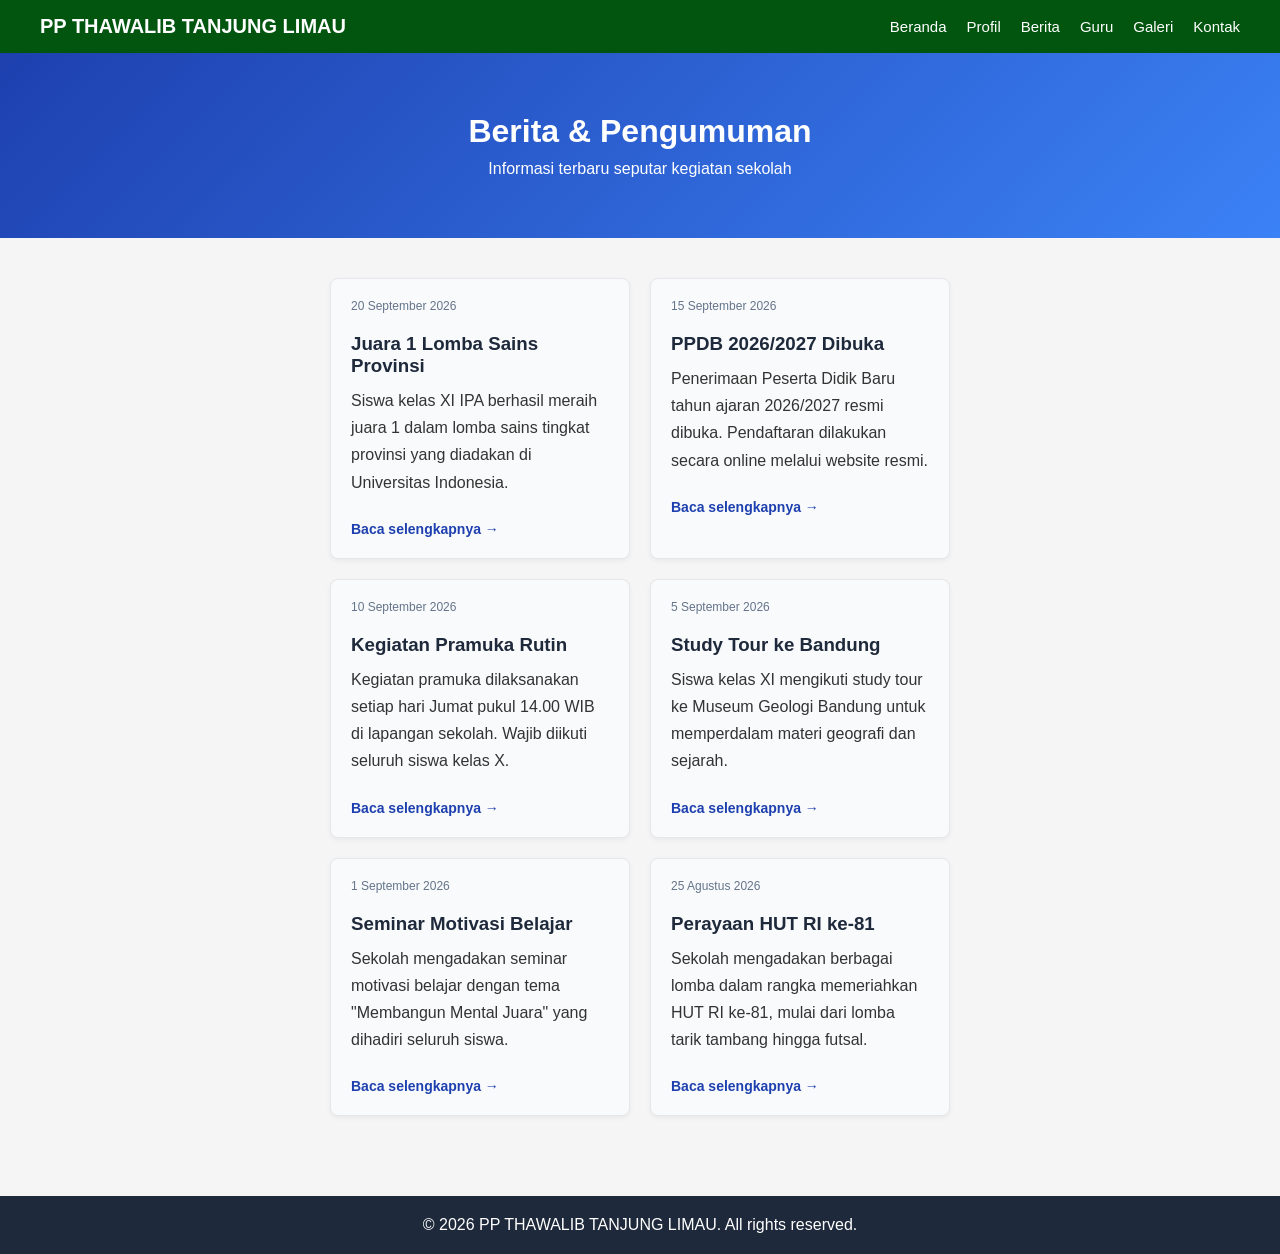
==== berita.html @ 2c7ddf0f "upload web sekolah lengkap" ====
<!DOCTYPE html>
<html lang="id">
<head>
    <meta charset="UTF-8">
    <meta name="viewport" content="width=device-width, initial-scale=1.0">
    <title>THAWALIB - Berita</title>
    <link rel="stylesheet" href="style.css">
</head>
<body>

    <nav class="navbar">
        <div class="logo">PP THAWALIB TANJUNG LIMAU</div>
        <ul class="menu">
            <li><a href="index.html">Beranda</a></li>
            <li><a href="profil.html">Profil</a></li>
            <li><a href="berita.html">Berita</a></li>
            <li><a href="guru.html">Guru</a></li>
            <li><a href="galeri.html">Galeri</a></li>
            <li><a href="kontak.html">Kontak</a></li>
        </ul>
    </nav>

    <section class="page-header">
        <h1>Berita & Pengumuman</h1>
        <p>Informasi terbaru seputar kegiatan sekolah</p>
    </section>

    <section class="content">
        <div class="card-container">
            <div class="card">
                <span class="tanggal">20 September 2026</span>
                <h3>Juara 1 Lomba Sains Provinsi</h3>
                <p>Siswa kelas XI IPA berhasil meraih juara 1 dalam lomba sains tingkat provinsi yang diadakan di Universitas Indonesia.</p>
                <a href="#" class="read-more">Baca selengkapnya →</a>
            </div>
            <div class="card">
                <span class="tanggal">15 September 2026</span>
                <h3>PPDB 2026/2027 Dibuka</h3>
                <p>Penerimaan Peserta Didik Baru tahun ajaran 2026/2027 resmi dibuka. Pendaftaran dilakukan secara online melalui website resmi.</p>
                <a href="#" class="read-more">Baca selengkapnya →</a>
            </div>
            <div class="card">
                <span class="tanggal">10 September 2026</span>
                <h3>Kegiatan Pramuka Rutin</h3>
                <p>Kegiatan pramuka dilaksanakan setiap hari Jumat pukul 14.00 WIB di lapangan sekolah. Wajib diikuti seluruh siswa kelas X.</p>
                <a href="#" class="read-more">Baca selengkapnya →</a>
            </div>
            <div class="card">
                <span class="tanggal">5 September 2026</span>
                <h3>Study Tour ke Bandung</h3>
                <p>Siswa kelas XI mengikuti study tour ke Museum Geologi Bandung untuk memperdalam materi geografi dan sejarah.</p>
                <a href="#" class="read-more">Baca selengkapnya →</a>
            </div>
            <div class="card">
                <span class="tanggal">1 September 2026</span>
                <h3>Seminar Motivasi Belajar</h3>
                <p>Sekolah mengadakan seminar motivasi belajar dengan tema "Membangun Mental Juara" yang dihadiri seluruh siswa.</p>
                <a href="#" class="read-more">Baca selengkapnya →</a>
            </div>
            <div class="card">
                <span class="tanggal">25 Agustus 2026</span>
                <h3>Perayaan HUT RI ke-81</h3>
                <p>Sekolah mengadakan berbagai lomba dalam rangka memeriahkan HUT RI ke-81, mulai dari lomba tarik tambang hingga futsal.</p>
                <a href="#" class="read-more">Baca selengkapnya →</a>
            </div>
        </div>
    </section>

    <footer class="footer">
        <p>&copy; 2026 PP THAWALIB TANJUNG LIMAU. All rights reserved.</p>
    </footer>

</body>
</html>
---- style.css ----
/* Reset dasar */
* {
    margin: 0;
    padding: 0;
    box-sizing: border-box;
    font-family: Arial, sans-serif;
}

body {
    background: #f5f5f5;
    color: #333;
}

/* NAVBAR */
.navbar {
    display: flex;
    justify-content: space-between;
    align-items: center;
    background: #01550f;
    color: white;
    padding: 15px 40px;
    position: sticky;
    top: 0;
}

.navbar .logo {
    font-size: 20px;
    font-weight: bold;
}

.navbar .menu {
    display: flex;
    list-style: none;
    gap: 20px;
}

.navbar .menu a {
    color: white;
    text-decoration: none;
    font-size: 15px;
}

.navbar .menu a:hover {
    text-decoration: underline;
}

/* HERO */
.hero {
    background: linear-gradient(135deg, #1e40af, #3b82f6);
    color: white;
    text-align: center;
    padding: 80px 20px;
}

.hero h1 {
    font-size: 36px;
    margin-bottom: 15px;
}

.hero p {
    font-size: 18px;
    margin-bottom: 25px;
}

.hero .btn {
    background: white;
    color: #1e40af;
    padding: 12px 30px;
    text-decoration: none;
    border-radius: 5px;
    font-weight: bold;
}

/* SAMBUTAN */
.sambutan {
    padding: 50px 40px;
    text-align: center;
}

.sambutan h2 {
    margin-bottom: 15px;
    color: #1e40af;
}

.sambutan p {
    max-width: 700px;
    margin: 0 auto;
    line-height: 1.6;
}

/* BERITA */
.berita {
    padding: 50px 40px;
    background: white;
}

.berita h2 {
    text-align: center;
    margin-bottom: 30px;
    color: #1e40af;
}

.card-container {
    display: flex;
    gap: 20px;
    justify-content: center;
    flex-wrap: wrap;
}

.card {
    background: #f9fafb;
    border: 1px solid #e5e7eb;
    border-radius: 8px;
    padding: 20px;
    width: 300px;
    box-shadow: 0 2px 5px rgba(0,0,0,0.05);
}

.card h3 {
    color: #1e40af;
    margin-bottom: 10px;
}

/* FOOTER */
.footer {
    background: #1e293b;
    color: white;
    text-align: center;
    padding: 20px;
    margin-top: 40px;
}

/* RESPONSIVE (untuk HP) */
@media (max-width: 768px) {
    .navbar {
        flex-direction: column;
        gap: 10px;
    }

    .navbar .menu {
        flex-wrap: wrap;
        justify-content: center;
    }

    .hero h1 {
        font-size: 24px;
    }
}/* PAGE HEADER (untuk halaman dalam) */
.page-header {
    background: linear-gradient(135deg, #1e40af, #3b82f6);
    color: white;
    text-align: center;
    padding: 60px 20px;
}

.page-header h1 {
    font-size: 32px;
    margin-bottom: 10px;
}

/* CONTENT */
.content {
    padding: 40px;
    max-width: 900px;
    margin: 0 auto;
}

.content h2 {
    color: #1e40af;
    margin-bottom: 15px;
    border-bottom: 3px solid #3b82f6;
    padding-bottom: 8px;
}

.content h3 {
    color: #1e293b;
    margin-top: 20px;
    margin-bottom: 10px;
}

.content p {
    line-height: 1.7;
    margin-bottom: 15px;
}

.content ul {
    margin-left: 25px;
    line-height: 1.8;
}/* TANGGAL DI CARD BERITA */
.tanggal {
    display: block;
    font-size: 12px;
    color: #64748b;
    margin-bottom: 8px;
}

.read-more {
    display: inline-block;
    margin-top: 10px;
    color: #1e40af;
    text-decoration: none;
    font-weight: bold;
    font-size: 14px;
}

.read-more:hover {
    text-decoration: underline;
}

/* GURU */
.guru-container {
    display: grid;
    grid-template-columns: repeat(auto-fill, minmax(200px, 1fr));
    gap: 20px;
}

.guru-card {
    background: white;
    border-radius: 8px;
    padding: 20px;
    text-align: center;
    box-shadow: 0 2px 5px rgba(0,0,0,0.05);
    border: 1px solid #e5e7eb;
}

.guru-card .foto {
    font-size: 60px;
    margin-bottom: 10px;
}

.guru-card h3 {
    font-size: 15px;
    color: #1e293b;
    margin-bottom: 5px;
}

.guru-card p {
    font-size: 13px;
    color: #64748b;
}

/* GALERI */
.galeri-container {
    display: grid;
    grid-template-columns: repeat(auto-fill, minmax(200px, 1fr));
    gap: 15px;
}

.galeri-item {
    background: linear-gradient(135deg, #3b82f6, #1e40af);
    color: white;
    border-radius: 8px;
    padding: 40px 20px;
    text-align: center;
    cursor: pointer;
    transition: transform 0.3s;
}

.galeri-item:hover {
    transform: scale(1.05);
}

.galeri-item span {
    font-size: 50px;
    display: block;
    margin-bottom: 10px;
}

/* KONTAK */
.kontak-container {
    display: grid;
    grid-template-columns: 1fr 1fr;
    gap: 30px;
}

.kontak-info h2,
.kontak-form h2 {
    color: #1e40af;
    margin-bottom: 15px;
}

.kontak-info p {
    margin-bottom: 12px;
    line-height: 1.6;
}

.kontak-form input,
.kontak-form textarea {
    width: 100%;
    padding: 12px;
    margin-bottom: 12px;
    border: 1px solid #cbd5e1;
    border-radius: 5px;
    font-size: 14px;
    font-family: inherit;
}

.kontak-form input:focus,
.kontak-form textarea:focus {
    outline: none;
    border-color: #1e40af;
}

.btn-kirim {
    background: #1e40af;
    color: white;
    padding: 12px 30px;
    border: none;
    border-radius: 5px;
    cursor: pointer;
    font-size: 15px;
    font-weight: bold;
}

.btn-kirim:hover {
    background: #3b82f6;
}

@media (max-width: 768px) {
    .kontak-container {
        grid-template-columns: 1fr;
    }
}
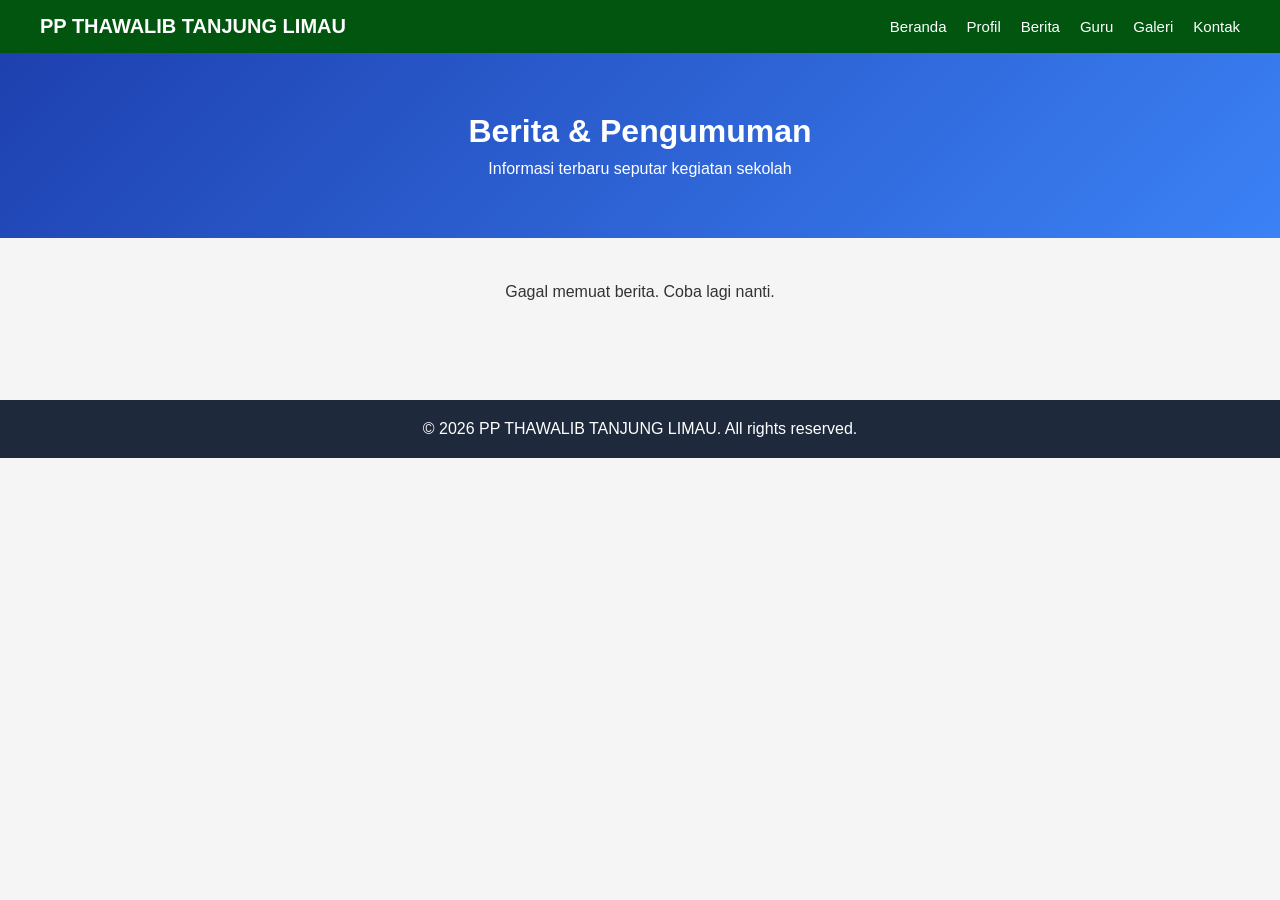
==== commit f86f5cad: "hubungkan berita ke backend" ====
--- a/berita.html
+++ b/berita.html
@@ -27,48 +27,52 @@
 
     <section class="content">
         <div class="card-container">
-            <div class="card">
-                <span class="tanggal">20 September 2026</span>
-                <h3>Juara 1 Lomba Sains Provinsi</h3>
-                <p>Siswa kelas XI IPA berhasil meraih juara 1 dalam lomba sains tingkat provinsi yang diadakan di Universitas Indonesia.</p>
-                <a href="#" class="read-more">Baca selengkapnya →</a>
-            </div>
-            <div class="card">
-                <span class="tanggal">15 September 2026</span>
-                <h3>PPDB 2026/2027 Dibuka</h3>
-                <p>Penerimaan Peserta Didik Baru tahun ajaran 2026/2027 resmi dibuka. Pendaftaran dilakukan secara online melalui website resmi.</p>
-                <a href="#" class="read-more">Baca selengkapnya →</a>
-            </div>
-            <div class="card">
-                <span class="tanggal">10 September 2026</span>
-                <h3>Kegiatan Pramuka Rutin</h3>
-                <p>Kegiatan pramuka dilaksanakan setiap hari Jumat pukul 14.00 WIB di lapangan sekolah. Wajib diikuti seluruh siswa kelas X.</p>
-                <a href="#" class="read-more">Baca selengkapnya →</a>
-            </div>
-            <div class="card">
-                <span class="tanggal">5 September 2026</span>
-                <h3>Study Tour ke Bandung</h3>
-                <p>Siswa kelas XI mengikuti study tour ke Museum Geologi Bandung untuk memperdalam materi geografi dan sejarah.</p>
-                <a href="#" class="read-more">Baca selengkapnya →</a>
-            </div>
-            <div class="card">
-                <span class="tanggal">1 September 2026</span>
-                <h3>Seminar Motivasi Belajar</h3>
-                <p>Sekolah mengadakan seminar motivasi belajar dengan tema "Membangun Mental Juara" yang dihadiri seluruh siswa.</p>
-                <a href="#" class="read-more">Baca selengkapnya →</a>
-            </div>
-            <div class="card">
-                <span class="tanggal">25 Agustus 2026</span>
-                <h3>Perayaan HUT RI ke-81</h3>
-                <p>Sekolah mengadakan berbagai lomba dalam rangka memeriahkan HUT RI ke-81, mulai dari lomba tarik tambang hingga futsal.</p>
-                <a href="#" class="read-more">Baca selengkapnya →</a>
-            </div>
+            <div class="card-container" id="berita-container">
+    <p>Memuat berita...</p>
+</div>
         </div>
     </section>
 
     <footer class="footer">
         <p>&copy; 2026 PP THAWALIB TANJUNG LIMAU. All rights reserved.</p>
     </footer>
+<script>
+    // GANTI URL INI dengan URL backend Vercel kamu
+    const API_URL = 'https://web-sekolah-1.vercel.app/api/berita';
 
+    fetch(API_URL)
+        .then(response => response.json())
+        .then(data => {
+            const container = document.getElementById('berita-container');
+            container.innerHTML = '';
+
+            if (data.length === 0) {
+                container.innerHTML = '<p>Belum ada berita.</p>';
+                return;
+            }
+
+            data.forEach(berita => {
+                const tanggal = new Date(berita.tanggal).toLocaleDateString('id-ID', {
+                    day: 'numeric',
+                    month: 'long',
+                    year: 'numeric'
+                });
+
+                const card = `
+                    <div class="card">
+                        <span class="tanggal">${tanggal}</span>
+                        <h3>${berita.judul}</h3>
+                        <p>${berita.konten}</p>
+                    </div>
+                `;
+                container.innerHTML += card;
+            });
+        })
+        .catch(error => {
+            console.error('Error:', error);
+            document.getElementById('berita-container').innerHTML =
+                '<p>Gagal memuat berita. Coba lagi nanti.</p>';
+        });
+</script>
 </body>
 </html>
--- a/style.css
+++ b/style.css
@@ -186,138 +186,4 @@
 .content ul {
     margin-left: 25px;
     line-height: 1.8;
-}/* TANGGAL DI CARD BERITA */
-.tanggal {
-    display: block;
-    font-size: 12px;
-    color: #64748b;
-    margin-bottom: 8px;
-}
-
-.read-more {
-    display: inline-block;
-    margin-top: 10px;
-    color: #1e40af;
-    text-decoration: none;
-    font-weight: bold;
-    font-size: 14px;
-}
-
-.read-more:hover {
-    text-decoration: underline;
-}
-
-/* GURU */
-.guru-container {
-    display: grid;
-    grid-template-columns: repeat(auto-fill, minmax(200px, 1fr));
-    gap: 20px;
-}
-
-.guru-card {
-    background: white;
-    border-radius: 8px;
-    padding: 20px;
-    text-align: center;
-    box-shadow: 0 2px 5px rgba(0,0,0,0.05);
-    border: 1px solid #e5e7eb;
-}
-
-.guru-card .foto {
-    font-size: 60px;
-    margin-bottom: 10px;
-}
-
-.guru-card h3 {
-    font-size: 15px;
-    color: #1e293b;
-    margin-bottom: 5px;
-}
-
-.guru-card p {
-    font-size: 13px;
-    color: #64748b;
-}
-
-/* GALERI */
-.galeri-container {
-    display: grid;
-    grid-template-columns: repeat(auto-fill, minmax(200px, 1fr));
-    gap: 15px;
-}
-
-.galeri-item {
-    background: linear-gradient(135deg, #3b82f6, #1e40af);
-    color: white;
-    border-radius: 8px;
-    padding: 40px 20px;
-    text-align: center;
-    cursor: pointer;
-    transition: transform 0.3s;
-}
-
-.galeri-item:hover {
-    transform: scale(1.05);
-}
-
-.galeri-item span {
-    font-size: 50px;
-    display: block;
-    margin-bottom: 10px;
-}
-
-/* KONTAK */
-.kontak-container {
-    display: grid;
-    grid-template-columns: 1fr 1fr;
-    gap: 30px;
-}
-
-.kontak-info h2,
-.kontak-form h2 {
-    color: #1e40af;
-    margin-bottom: 15px;
-}
-
-.kontak-info p {
-    margin-bottom: 12px;
-    line-height: 1.6;
-}
-
-.kontak-form input,
-.kontak-form textarea {
-    width: 100%;
-    padding: 12px;
-    margin-bottom: 12px;
-    border: 1px solid #cbd5e1;
-    border-radius: 5px;
-    font-size: 14px;
-    font-family: inherit;
-}
-
-.kontak-form input:focus,
-.kontak-form textarea:focus {
-    outline: none;
-    border-color: #1e40af;
-}
-
-.btn-kirim {
-    background: #1e40af;
-    color: white;
-    padding: 12px 30px;
-    border: none;
-    border-radius: 5px;
-    cursor: pointer;
-    font-size: 15px;
-    font-weight: bold;
-}
-
-.btn-kirim:hover {
-    background: #3b82f6;
-}
-
-@media (max-width: 768px) {
-    .kontak-container {
-        grid-template-columns: 1fr;
-    }
 }
